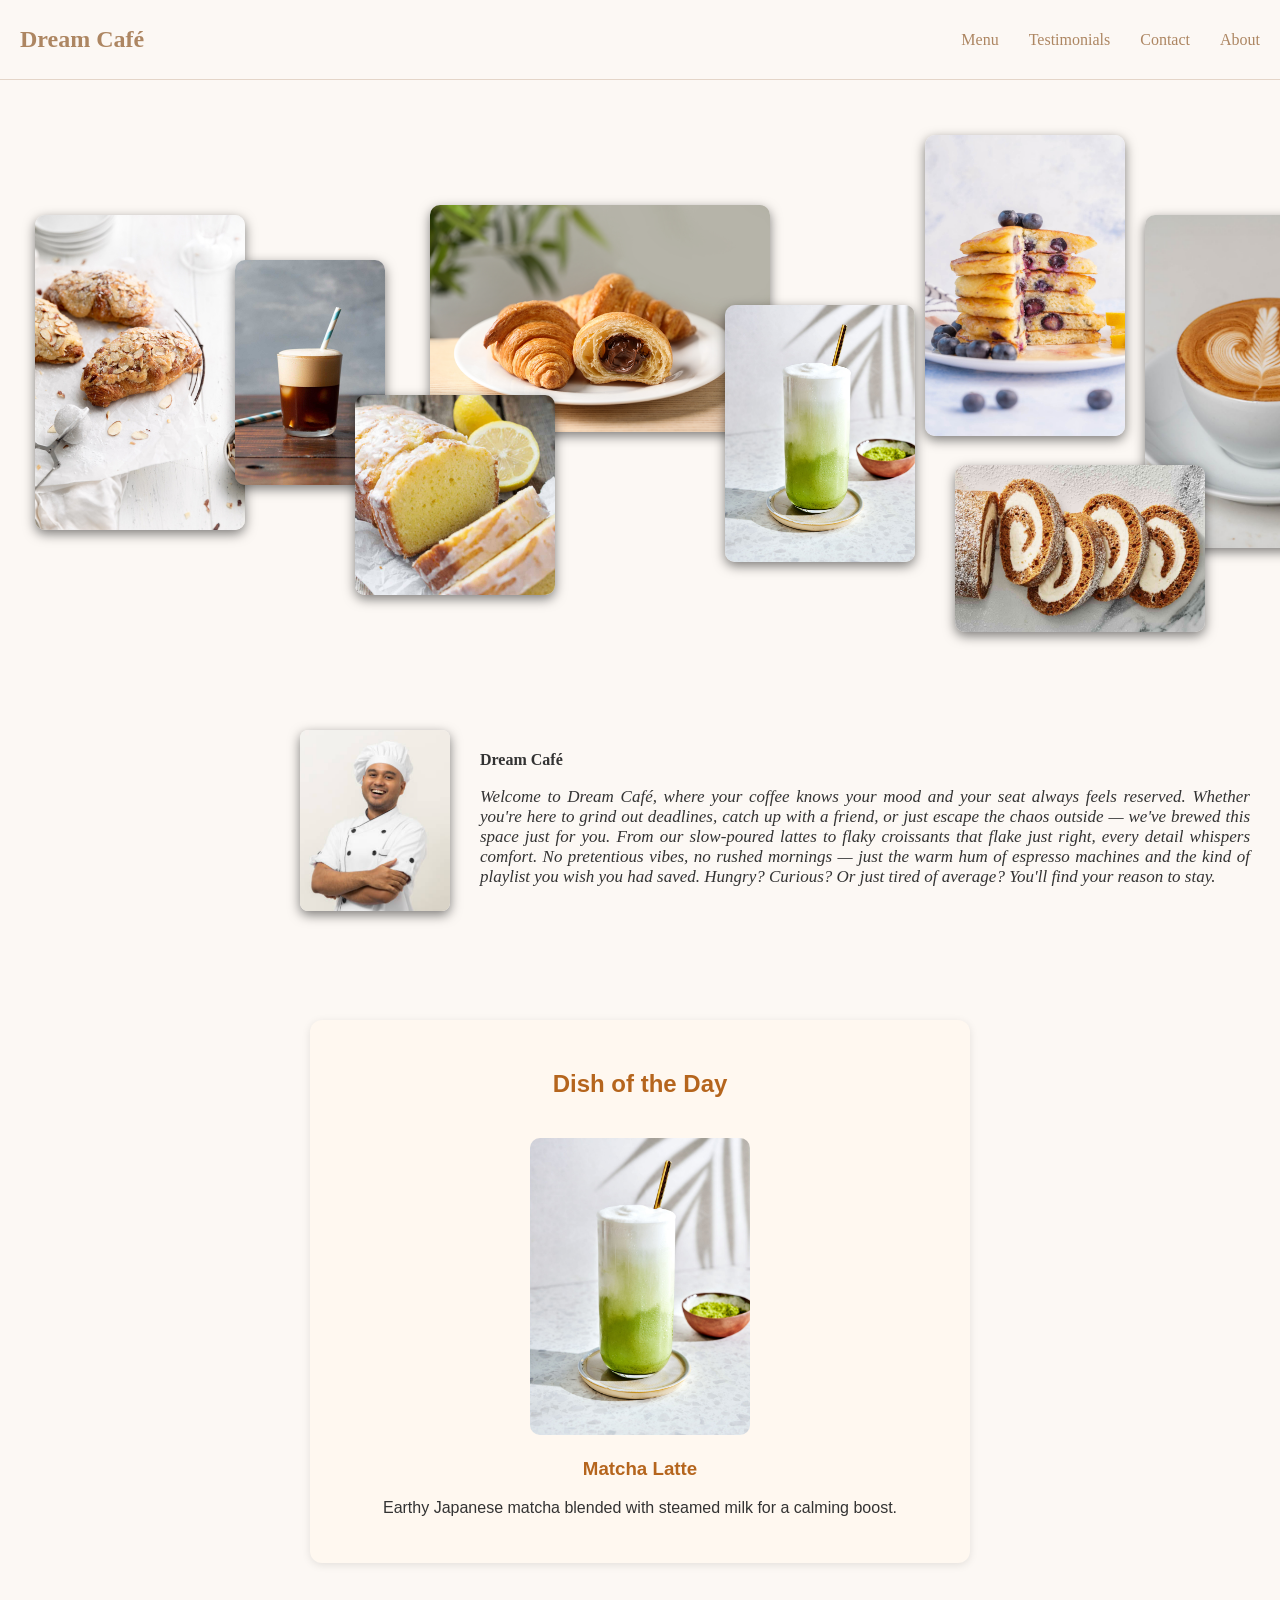
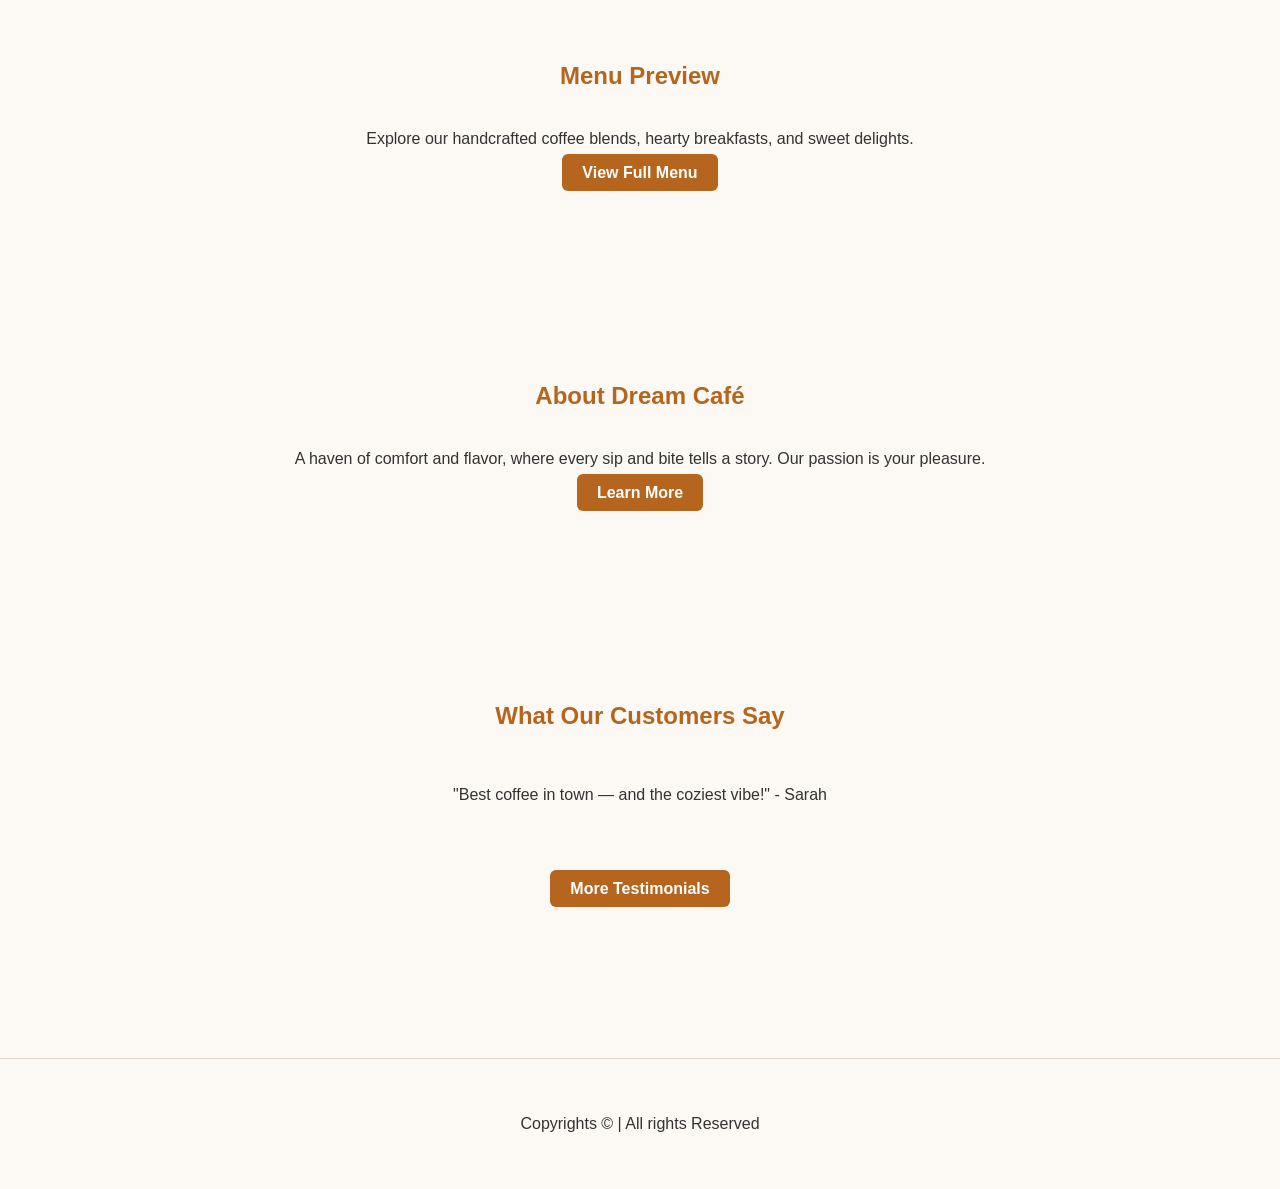
==== src/index.html @ 78e8df94 "UPDATE: Fixed the paths, and categorized the files" ====
<!DOCTYPE html>
<html lang="en">

<head>
    <meta charset="UTF-8">
    <meta name="viewport" content="width=device-width, initial-scale=1.0">

    <meta name="theme-color" content="#FAF8F5">
    <meta name="color-scheme" content="light">

    <title>Dream Café</title>
    <link rel="stylesheet" href="style.css">
</head>

<body>
    <div class="header">
        <a href="index.html" class="logo">Dream Café</a>
        <nav class="nav">
            <a href="menu.html" class="headBtn">Menu</a>
            <a href="testimonial.html" class="headBtn">Testimonials</a>
            <a href="contact.html" class="headBtn">Contact</a>
            <a href="about.html" class="headBtn">About</a>
        </nav>
    </div>

    <div class="main">
        <div class="collage">
            <img alt="" src="../imgs/almond-croissant.jpg" class="img img1">
            <img alt="" src="../imgs/espresso.jpg" class="img img2">
            <img alt="" src="../imgs/lemon-loaf.jpg" class="img img3">
            <img alt="" src="../imgs/choco-croissant.jpg" class="img img4">
            <img alt="" src="../imgs/berry-pancakes.jpg" class="img img5">
            <img alt="" src="../imgs/matcha-latte.jpg" class="img img6">
            <img alt="" src="../imgs/pumpkin-roll.jpg" class="img img7">
            <img alt="" src="../imgs/cappuccino.jpg" class="img img8">
        </div>

        <div class="intro">
            <img alt="" src="../imgs/mine.jpg" class="main-img">
            <h4 id="mainTitle">Dream Café</h4>
            <p class="introPara">Welcome to Dream Café, where your coffee knows your mood and your seat always feels
                reserved. Whether you're here to grind out deadlines, catch up with a friend, or just escape the chaos
                outside — we've brewed this space just for you. From our slow-poured lattes to flaky croissants that
                flake just right, every detail whispers comfort. No pretentious vibes, no rushed mornings — just the
                warm hum of espresso machines and the kind of playlist you wish you had saved. Hungry? Curious? Or just
                tired of average? You'll find your reason to stay.
            </p>
        </div>
    </div>

    <section class="section" id="dish-of-the-day">
        <h2>Dish of the Day</h2>
        <img id="dish-image" src="../" alt="Dish of the Day">
        <h3 id="dish-name"></h3>
        <p id="dish-description"></p>
    </section>

    <section class="section" id="menu">
        <h2>Menu Preview</h2>
        <p>Explore our handcrafted coffee blends, hearty breakfasts, and sweet delights.</p>
        <a class="btn" href="menu.html">View Full Menu</a>
    </section>

    <section class="section" id="about">
        <h2>About Dream Café</h2>
        <p>A haven of comfort and flavor, where every sip and bite tells a story. Our passion is your pleasure.</p>
        <a class="btn" href="about.html">Learn More</a>
    </section>

    <section class="section" id="testimonials">
        <h2>What Our Customers Say</h2>
        <div id="testimonial-slider">
            <p id="testimonial">"Best coffee in town — and the coziest vibe!" - Sarah</p>
        </div>
        <a class="btn" href="testimonial.html">More Testimonials</a>
    </section>

    <div class="footer">
        <p class="copyright">Copyrights © | All rights Reserved</p>
    </div>

    <script src="../script.js"></script>
</body>

</html>
---- src/style.css ----
body{
    background-color: rgb(252, 248, 244);
    margin: 0;
    font-family: 'Segoe UI', Tahoma, sans-serif;
    color: #333;
}

.header {
    display: flex;
    justify-content: space-between;
    align-items: center;
    padding: 0 20px;
    height: 80px;
    width: 100%;
    box-sizing: border-box;
    border-bottom: 1px solid rgba(173, 134, 98, 0.3);
}

.logo {
    font-size: 1.5rem;
    color: rgb(173, 134, 98);
    font-weight: 900;
    text-decoration: none;
    font-family:  serif;
    cursor: pointer;
}

.nav {
    display: flex;
    gap: 30px;
}

.headBtn {
    color: rgb(173, 134, 98);
    text-decoration: none;
    font-family: serif;
    font-size: 1rem;
    background: none;
    border: none;
    cursor: pointer;
}

.collage {
    position: relative;
    justify-content: center;
    width: 100%;
    max-width: 1200px;
    margin: 35px;
    height: 550px;
}

.img {
    position: absolute;
    object-fit: cover;
    border-radius: 10px;
    box-shadow: 0 4px 12px rgba(0,0,0,0.5);
}

.img1 {
    top: 100px;
    left: 0px;
    width: 210px;
}
.img2 {
    top: 145px;
    left: 200px;
    width: 150px;
}
.img3 {
    top: 280px;
    left: 320px;
    width: 200px;
    z-index: 2;
}
.img4 {
    top: 90px;
    left: 395px;
    width: 340px;
}
.img6 {
    top: 190px;
    left: 690px;
    width: 190px;
}
.img5 {
    top: 20px;
    left: 890px;
    width: 200px;
}
.img7 {
    top: 350px;
    left: 920px;
    width: 250px;
    z-index: 1;
}
.img8 {
    top: 100px;
    left: 1110px;
    width: 250px;
}

.intro {
    top: 30px;
    position: relative;
    max-width: fit-content;
    left: 300px;
    height: 300px;
}

.main-img{

    width: 150px;
    border-radius: 8px;
    box-shadow: 0 4px 12px rgba(0,0,0,0.5);
}

#mainTitle{
    position: absolute;
    top: 0px;
    left: 180px;
    width: 100%;
    font-family: 'Times New Roman';
    font-weight: 600;
}

.introPara{
    position: absolute;
    top: 40px;
    left: 180px;
    width: 770px;
    text-align: justify;
    font-family: 'Times New Roman';
    font-size: 17px;
    font-style: italic;
}

.main {
    max-width: 1440px;
    margin: 0 auto;
    box-sizing: border-box;
}

.section {
    padding: 60px 20px;
    text-align: center;
}

#dish-of-the-day {
    background-color: #fff8f0;
    border-radius: 12px;
    padding: 30px;
    max-width: 600px;
    margin: 20px auto;
    box-shadow: 0 2px 8px rgba(0, 0, 0, 0.1);
}

#dish-of-the-day img {
    width: 220px;
    border-radius: 10px;
}

.btn {
    margin-top: 20px;
    padding: 10px 20px;
    background-color: #b5651d;
    color: white;
    text-decoration: none;
    border-radius: 6px;
    font-weight: bold;
}

main {
    padding: 80px 20px;
    max-width: 1000px;
    margin: auto;
}

section {
    margin-bottom: 60px;
}

.footer {
    display: flex;
    justify-content: center;
    align-items: center;
    flex-wrap: wrap;
    gap: 30px;
    padding: 40px 20px;
    margin-top: 100px;
    border-top: 1px solid rgba(173, 134, 98, 0.3);
}

/* Menu Page */

.menu-container {
  padding: 30px;
  max-width: 1200px;
  margin: auto;
}

h2 {
  text-align: center;
  color: #b5651d;
  margin-bottom: 40px;
}

h3 {
  text-align: center;
  color: #b5651d;
}

.picks-grid {
  display: flex;
  flex-wrap: wrap;
  gap: 20px;
  justify-content: center;
  margin-bottom: 60px;
}

.menu-card {
  width: 240px;
  background: #fff;
  padding: 10px;
  border-radius: 10px;
  box-shadow: 0 4px 8px rgba(0,0,0,0.08);
  flex-shrink: 0;
  text-align: center;
  transition: transform 0.3s ease;
}

.menu-card:hover {
  transform: scale(1.03);
}

.menu-card img {
  width: 100%;
  height: 160px;
  object-fit: cover;
  border-radius: 8px;
}

.menu-card h4 {
  margin: 10px 0 5px;
  color: #8b4513;
}

.menu-card p {
  font-size: 0.9rem;
}

.carousel-wrapper {
  display: flex;
  align-items: center;
  justify-content: center;
  gap: 10px;
  position: relative;
  padding: 20px 0;
  max-width: 100%;
}

.carousel-track-wrapper {
  overflow: hidden;
  flex: 1;
  max-width: 1040px;
}

.carousel-track {
  display: flex;
  gap: 20px;
  transition: transform 0.4s ease;
}

.carousel-wrapper button {
  background-color: #b5651d;
  color: white;
  border: none;
  font-size: 22px;
  width: 40px;
  height: 40px;
  border-radius: 50%;
  cursor: pointer;
  flex-shrink: 0;
  box-shadow: 0 2px 6px rgba(0,0,0,0.2);
  display: flex;
  justify-content: center;
  align-items: center;
}


/* Testimonial Page */

.testimonial-container {
    max-width: 1000px;
    margin: auto;
    padding: 50px 20px;
    text-align: center;
}

#testimonial-slider {
  position: relative;
  margin-bottom: 60px;
  overflow: hidden;
}

.slider {
  display: flex;
  transition: transform 0.5s ease-in-out;
}

.testimonial-card {
  background: #fff8f0;
  padding: 30px;
  min-width: 100%;
  box-sizing: border-box;
  border-radius: 12px;
  box-shadow: 0 4px 12px rgba(0, 0, 0, 0.1);
}

.testimonial-card h4 {
  margin-top: 15px;
  color: #8b4513;
}

.testimonial-card p {
  font-style: italic;
  font-size: 1rem;
}

.nav-btn {
  position: absolute;
  top: 50%;
  transform: translateY(-50%);
  background: #b5651d;
  color: #fff;
  border: none;
  font-size: 22px;
  width: 40px;
  height: 40px;
  border-radius: 50%;
  cursor: pointer;
  z-index: 1;
  display: flex;
  align-items: center;
  justify-content: center;
}

.nav-btn.left {
  left: 10px;
}

.nav-btn.right {
  right: 10px;
}

.testimonial-grid {
  display: flex;
  flex-wrap: wrap;
  gap: 20px;
  justify-content: center;
}

.grid-card {
  background: #fff8f0;
  border-radius: 10px;
  padding: 20px;
  width: 260px;
  box-shadow: 0 3px 8px rgba(0, 0, 0, 0.1);
  text-align: left;
}

.grid-card h5 {
  margin-bottom: 5px;
  color: #b5651d;
}

.grid-card p {
  font-size: 0.9rem;
  font-style: italic;
}

.stars {
  font-size: 18px;
  color: gold;
  margin: 10px 0;
}

.fade-in {
  opacity: 0;
  transform: translateY(20px);
  transition: all 0.6s ease;
}

.fade-in.visible {
  opacity: 1;
  transform: translateY(0);
}

/* Contact */

.contact-container {
  max-width: 1000px;
  margin: 60px auto;
  padding: 40px 20px;
  text-align: center;
}

.contact-container h1 {
  font-size: 2.5rem;
  color: #b5651d;
  margin-bottom: 10px;
}

.contact-container p {
  font-size: 1rem;
  color: #5c4531;
  margin-bottom: 40px;
}

.contact-content {
  display: flex;
  flex-wrap: wrap;
  justify-content: center;
  gap: 40px;
}

.contact-form {
  flex: 1;
  min-width: 300px;
  max-width: 450px;
  display: flex;
  flex-direction: column;
  gap: 15px;
}

.contact-form input,
.contact-form textarea {
  padding: 12px;
  border-radius: 6px;
  border: 1px solid #d3c0b0;
  background-color: #fff;
  font-size: 1rem;
}

.contact-form button {
  background-color: #b5651d;
  color: white;
  padding: 12px;
  border: none;
  border-radius: 6px;
  font-weight: bold;
  cursor: pointer;
  transition: background 0.3s ease;
}

.contact-form button:hover {
  background-color: #945117;
}

.cafe-info {
  flex: 1;
  min-width: 250px;
  max-width: 400px;
  text-align: left;
}

.cafe-info h3 {
  color: #b5651d;
  margin-top: 20px;
}

.cafe-info p {
  font-size: 0.95rem;
  margin-bottom: 10px;
}

.map-container {
  max-width: 1000px;
  margin: 60px auto;
  padding: 0 20px;
  text-align: center;
}

.newsletter {
  margin-top: 30px;
  text-align: center;
}

.newsletter label {
  display: block;
  margin-bottom: 10px;
  font-weight: bold;
  color: #5c4531;
}

.newsletter-input-group {
  display: flex;
  justify-content: center;
  align-items: center;
  gap: 10px;
  flex-wrap: wrap;
}

.newsletter-input-group input {
  padding: 10px;
  border-radius: 6px;
  border: 1px solid #d3c0b0;
  font-size: 1rem;
  width: 250px;
  max-width: 90%;
}

#subscribeBtn {
  background-color: #b5651d;
  color: white;
  padding: 10px 16px;
  border: none;
  border-radius: 6px;
  font-weight: bold;
  cursor: pointer;
  white-space: nowrap;
}

#subscribeBtn:hover {
  background-color: #945117;
}
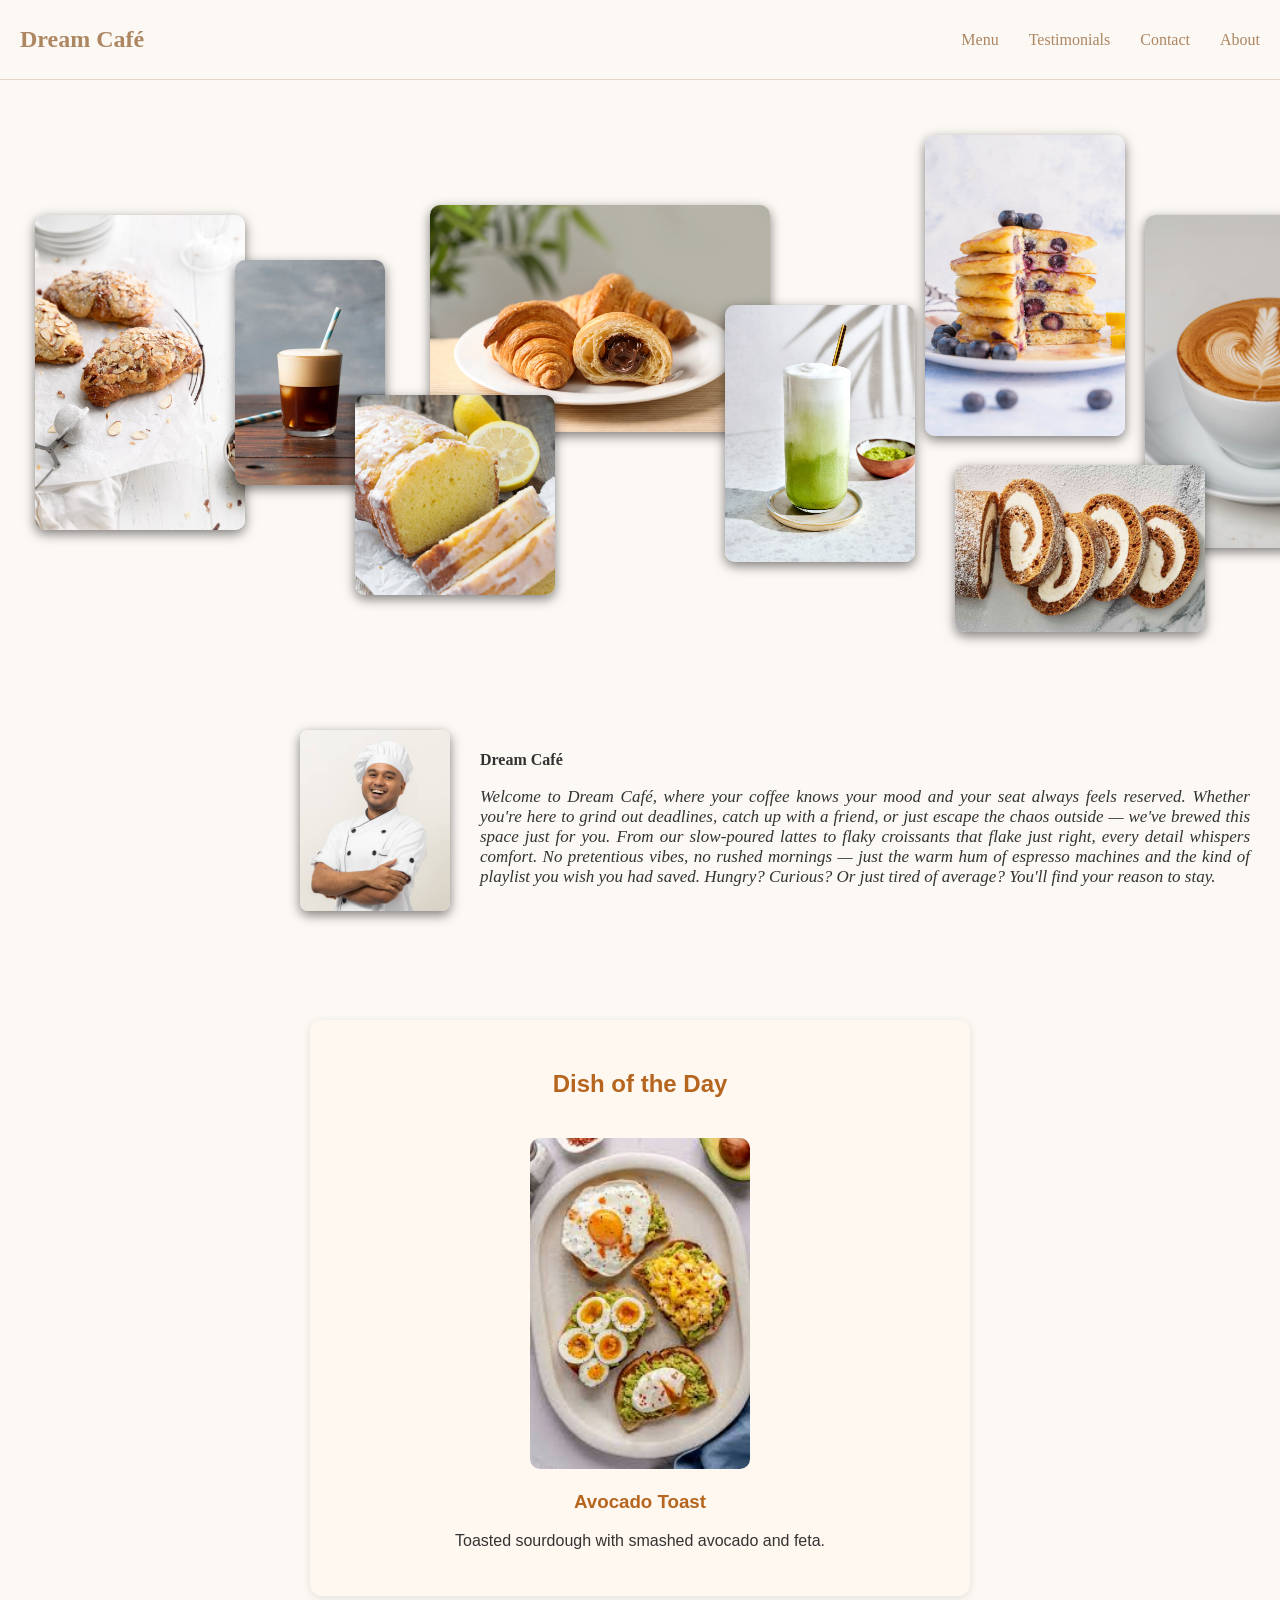
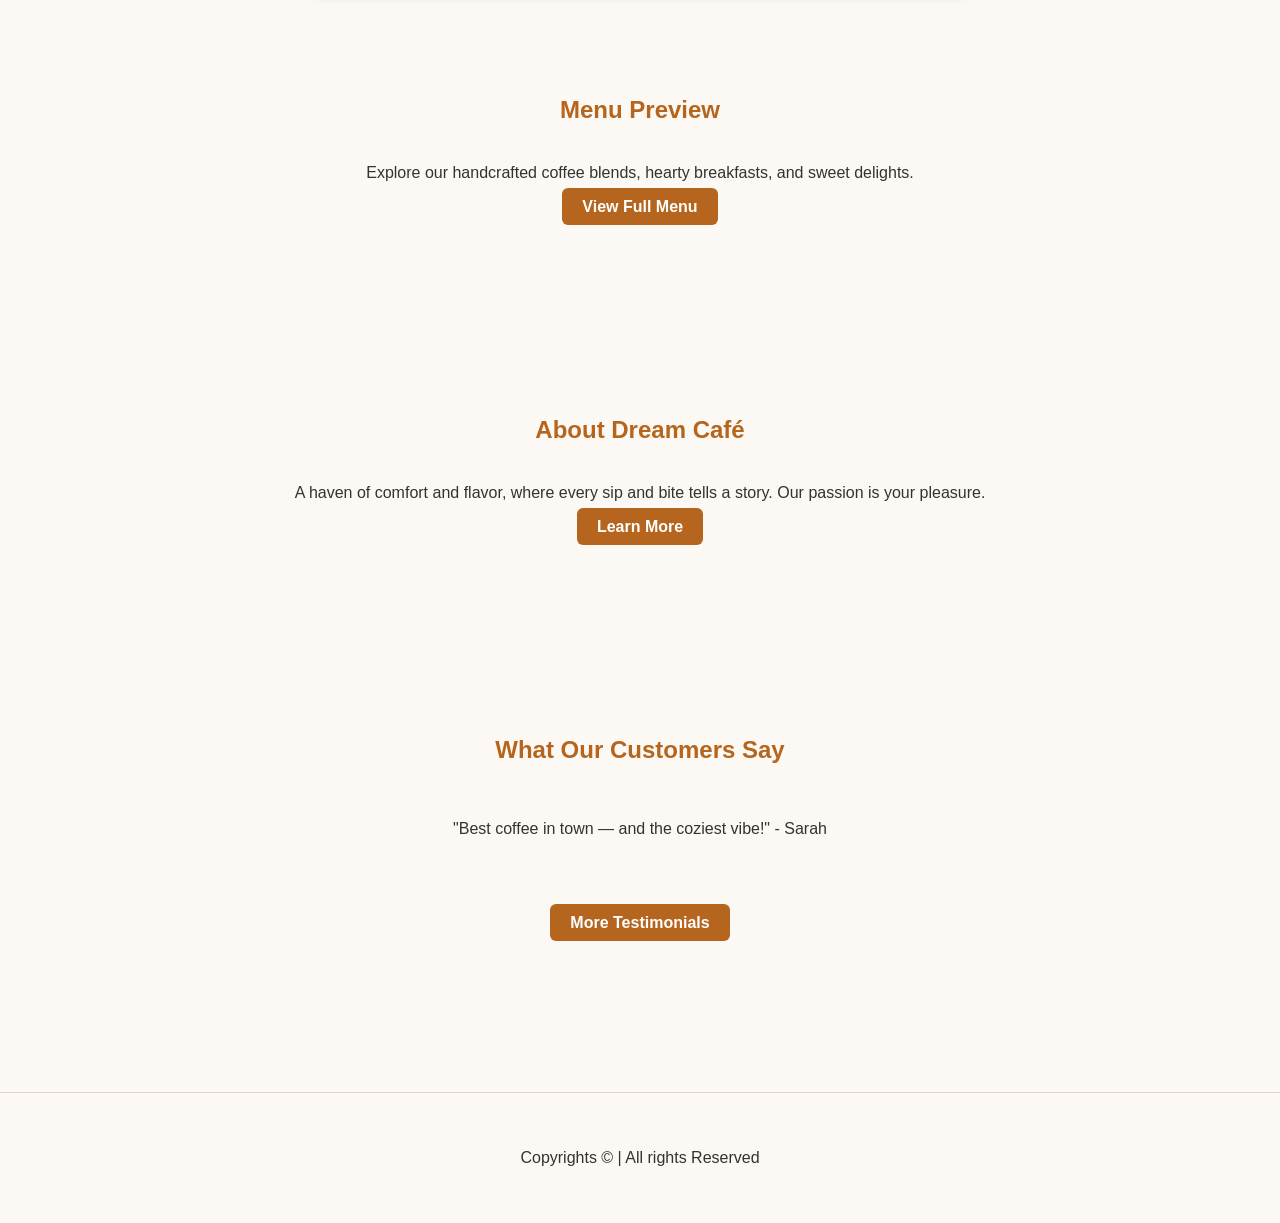
==== commit ecbe7146: "UPDATE: Fixed the Routing" ====
--- a/src/index.html
+++ b/src/index.html
@@ -50,7 +50,7 @@
 
     <section class="section" id="dish-of-the-day">
         <h2>Dish of the Day</h2>
-        <img id="dish-image" src="../" alt="Dish of the Day">
+        <img id="dish-image" src="" alt="Dish of the Day">
         <h3 id="dish-name"></h3>
         <p id="dish-description"></p>
     </section>
@@ -79,7 +79,7 @@
         <p class="copyright">Copyrights © | All rights Reserved</p>
     </div>
 
-    <script src="../script.js"></script>
+    <script src="script.js"></script>
 </body>
 
 </html>
